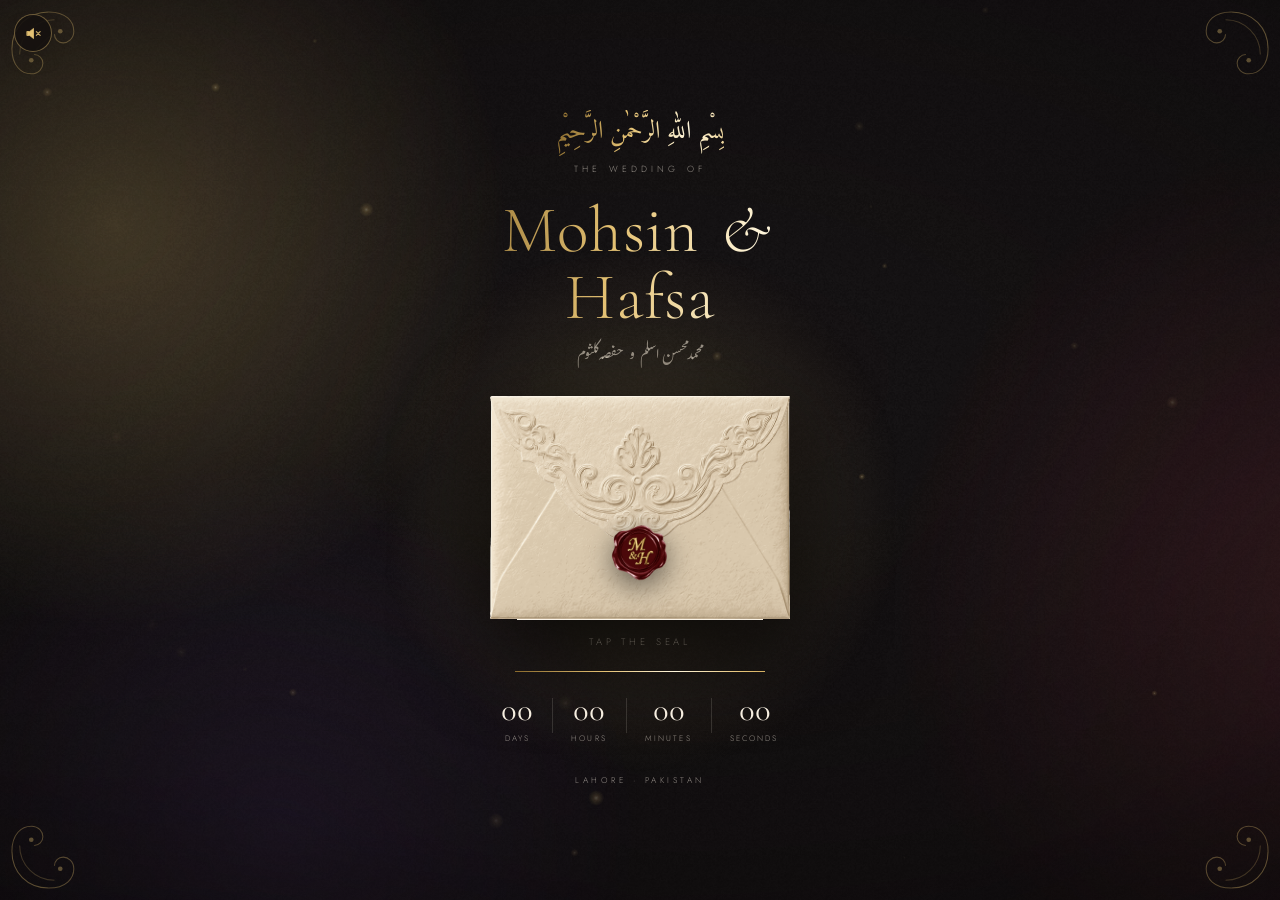
==== baraat-bnc8.html @ b7e223a1 "Add files via upload" ====
<!DOCTYPE html>
<html lang="en">
<head>
<meta charset="UTF-8" />
<meta name="viewport" content="width=device-width, initial-scale=1, viewport-fit=cover" />
<title>Mohsin &amp; Hafsa — Wedding Invitation</title>
<meta name="theme-color" content="#0A0708" />
<meta name="description" content="Muhammad Mohsin Aslam &amp; Hafsa Kalsoom — Baraat · Friday, 27 November 2026 · Lahore" />
<!-- the card WhatsApp shows above the link -->
<meta property="og:type" content="website" />
<meta property="og:site_name" content="Mohsin &amp; Hafsa" />
<meta property="og:title" content="شادی کا دعوت نامہ" />
<meta property="og:description" content="Muhammad Mohsin Aslam &amp; Hafsa Kalsoom — Baraat · Friday, 27 November 2026 · Lahore" />
<meta property="og:locale" content="ur_PK" />
<meta property="og:url" content="https://hafsamohsin27.github.io/wedding-inv/baraat-bnc8.html" />
<meta property="og:image" content="https://hafsamohsin27.github.io/wedding-inv/preview-baraat-bnc8.jpg" />
<meta property="og:image:secure_url" content="https://hafsamohsin27.github.io/wedding-inv/preview-baraat-bnc8.jpg" />
<meta property="og:image:type" content="image/jpeg" />
<meta property="og:image:width" content="1200" />
<meta property="og:image:height" content="630" />
<meta property="og:image:alt" content="شادی کا دعوت نامہ — Mohsin &amp; Hafsa" />
<meta name="twitter:card" content="summary_large_image" />
<meta name="twitter:title" content="شادی کا دعوت نامہ" />
<meta name="twitter:description" content="Muhammad Mohsin Aslam &amp; Hafsa Kalsoom — Baraat · Friday, 27 November 2026 · Lahore" />
<meta name="twitter:image" content="https://hafsamohsin27.github.io/wedding-inv/preview-baraat-bnc8.jpg" />
<link rel="icon" href="seal.png" />
<link rel="preconnect" href="https://fonts.googleapis.com" />
<link rel="preconnect" href="https://fonts.gstatic.com" crossorigin />
<link href="https://fonts.googleapis.com/css2?family=Amiri&family=Cormorant+Garamond:ital,wght@0,300;0,400;0,500;1,300;1,400&family=Jost:wght@200;300;400&family=Gulzar&display=swap" rel="stylesheet" />
<link rel="stylesheet" href="invite.css" />
</head>
<body class="is-loading" data-page="open">

<div id="loader">
  <div class="ld">
    <div class="ld-mono">
      <svg viewBox="0 0 74 74" aria-hidden="true">
        <circle class="ring" cx="37" cy="37" r="35"/>
        <circle class="ring" cx="37" cy="37" r="30" style="opacity:.22"/>
        <circle class="arc" cx="37" cy="37" r="35"/>
      </svg>
      <b>M&amp;H</b>
    </div>
    <div class="ld-bar"><i id="ldFill"></i></div>
    <div class="ld-pct" id="ldPct">0%</div>
  </div>
</div>

<div class="rotate"><p>Please turn your phone upright</p></div>
<audio id="snd" src="music.mp3" preload="auto" playsinline></audio>

<!-- the atmosphere every page sits in -->
<div class="atmos" aria-hidden="true">
  <div class="silk"><i></i><i></i><i></i></div>
  <canvas id="dust"></canvas>
  <div class="vign"></div>
  <div class="grain"></div>
</div>

<div class="stage" id="stage">

  <!-- 1. OPENING -->
  <section class="scene scene-open is-active" data-scene="1" data-name="open">
    <div class="filigree" aria-hidden="true">
      <svg class="tl" viewBox="0 0 120 120" fill="none" stroke="currentColor" stroke-width="1.1">
        <path d="M2 40 C2 18 18 2 40 2" opacity=".9"/>
        <path d="M10 46 C10 26 26 10 46 10" opacity=".55"/>
        <path d="M40 2 C58 2 66 12 66 22 C66 30 60 34 55 34 C50 34 46 30 46 25" opacity=".8"/>
        <path d="M2 40 C2 58 12 66 22 66 C30 66 34 60 34 55 C34 50 30 46 25 46" opacity=".8"/>
        <circle cx="52" cy="22" r="2.4" fill="currentColor" stroke="none" opacity=".9"/>
        <circle cx="22" cy="52" r="2.4" fill="currentColor" stroke="none" opacity=".9"/>
        <path d="M34 34 l7 -7 M34 34 l-7 7" opacity=".45"/>
      </svg>
      <svg class="tr" viewBox="0 0 120 120" fill="none" stroke="currentColor" stroke-width="1.1">
        <path d="M2 40 C2 18 18 2 40 2" opacity=".9"/><path d="M10 46 C10 26 26 10 46 10" opacity=".55"/>
        <path d="M40 2 C58 2 66 12 66 22 C66 30 60 34 55 34 C50 34 46 30 46 25" opacity=".8"/>
        <path d="M2 40 C2 58 12 66 22 66 C30 66 34 60 34 55 C34 50 30 46 25 46" opacity=".8"/>
        <circle cx="52" cy="22" r="2.4" fill="currentColor" stroke="none" opacity=".9"/>
        <circle cx="22" cy="52" r="2.4" fill="currentColor" stroke="none" opacity=".9"/>
      </svg>
      <svg class="bl" viewBox="0 0 120 120" fill="none" stroke="currentColor" stroke-width="1.1">
        <path d="M2 40 C2 18 18 2 40 2" opacity=".9"/><path d="M10 46 C10 26 26 10 46 10" opacity=".55"/>
        <path d="M40 2 C58 2 66 12 66 22 C66 30 60 34 55 34 C50 34 46 30 46 25" opacity=".8"/>
        <path d="M2 40 C2 58 12 66 22 66 C30 66 34 60 34 55 C34 50 30 46 25 46" opacity=".8"/>
        <circle cx="52" cy="22" r="2.4" fill="currentColor" stroke="none" opacity=".9"/>
        <circle cx="22" cy="52" r="2.4" fill="currentColor" stroke="none" opacity=".9"/>
      </svg>
      <svg class="br" viewBox="0 0 120 120" fill="none" stroke="currentColor" stroke-width="1.1">
        <path d="M2 40 C2 18 18 2 40 2" opacity=".9"/><path d="M10 46 C10 26 26 10 46 10" opacity=".55"/>
        <path d="M40 2 C58 2 66 12 66 22 C66 30 60 34 55 34 C50 34 46 30 46 25" opacity=".8"/>
        <path d="M2 40 C2 58 12 66 22 66 C30 66 34 60 34 55 C34 50 30 46 25 46" opacity=".8"/>
        <circle cx="52" cy="22" r="2.4" fill="currentColor" stroke="none" opacity=".9"/>
        <circle cx="22" cy="52" r="2.4" fill="currentColor" stroke="none" opacity=".9"/>
      </svg>
    </div>
    <div class="scene-inner">
      <p class="bismillah foil rv" style="--i:0">بِسْمِ اللهِ الرَّحْمٰنِ الرَّحِيْمِ</p>
      <p class="kicker rv" style="--i:1">THE WEDDING OF</p>
      <div class="gap-m"></div>

      <h1 class="names foil" data-split style="max-width:96%">Mohsin &amp; Hafsa</h1>
      <p class="names-ur rv" style="--i:4">محمد محسن اسلم &nbsp;و&nbsp; حفصہ کلثوم</p>

      <div class="gap-m"></div>
      <div class="env-wrap rv" style="--i:2" id="envWrap">
        <div class="env-aura"></div>
        <div class="envelope" id="env" role="button" tabindex="0" aria-label="Open the invitation">
          <div class="env-flap"><div class="flap-face"></div><div class="flap-lining"></div></div>
          <div class="env-back"></div>
          <div class="env-slot"><div class="env-card">
            <img src="dawat-nama.png" alt="شادی کا دعوت نامہ" />
          </div></div>
          <div class="env-front"></div>
          <div class="seal"><div class="half l"></div><div class="half r"></div><div class="glint"></div></div>
        </div>
      </div>
      <p class="env-hint rv" style="--i:3">TAP THE SEAL</p>

      <div class="gap-m"></div>
      <div class="draw"></div>
      <div class="gap-m"></div>
      <ul class="count rv" id="cd" style="--i:5">
        <li><span class="roll" data-u="d"><b>00</b><b>00</b></span><em>DAYS</em></li>
        <li><span class="roll" data-u="h"><b>00</b><b>00</b></span><em>HOURS</em></li>
        <li><span class="roll" data-u="m"><b>00</b><b>00</b></span><em>MINUTES</em></li>
        <li><span class="roll" data-u="s"><b>00</b><b>00</b></span><em>SECONDS</em></li>
      </ul>
      <div class="gap-m"></div>
      <div class="rv" style="--i:6;display:flex;flex-direction:column;align-items:center">
        <p class="place">LAHORE · PAKISTAN</p>
      </div>
    </div>
  </section>

  <!-- the event pages are built by invite.js -->

  <!-- CLOSING -->
  <section class="scene scene-close" data-scene="5" data-name="close">
    <div class="filigree" aria-hidden="true">
      <svg class="tl" viewBox="0 0 120 120" fill="none" stroke="currentColor" stroke-width="1.1">
        <path d="M2 40 C2 18 18 2 40 2" opacity=".9"/>
        <path d="M10 46 C10 26 26 10 46 10" opacity=".55"/>
        <path d="M40 2 C58 2 66 12 66 22 C66 30 60 34 55 34 C50 34 46 30 46 25" opacity=".8"/>
        <path d="M2 40 C2 58 12 66 22 66 C30 66 34 60 34 55 C34 50 30 46 25 46" opacity=".8"/>
        <circle cx="52" cy="22" r="2.4" fill="currentColor" stroke="none" opacity=".9"/>
        <circle cx="22" cy="52" r="2.4" fill="currentColor" stroke="none" opacity=".9"/>
        <path d="M34 34 l7 -7 M34 34 l-7 7" opacity=".45"/>
      </svg>
      <svg class="tr" viewBox="0 0 120 120" fill="none" stroke="currentColor" stroke-width="1.1">
        <path d="M2 40 C2 18 18 2 40 2" opacity=".9"/><path d="M10 46 C10 26 26 10 46 10" opacity=".55"/>
        <path d="M40 2 C58 2 66 12 66 22 C66 30 60 34 55 34 C50 34 46 30 46 25" opacity=".8"/>
        <path d="M2 40 C2 58 12 66 22 66 C30 66 34 60 34 55 C34 50 30 46 25 46" opacity=".8"/>
        <circle cx="52" cy="22" r="2.4" fill="currentColor" stroke="none" opacity=".9"/>
        <circle cx="22" cy="52" r="2.4" fill="currentColor" stroke="none" opacity=".9"/>
      </svg>
      <svg class="bl" viewBox="0 0 120 120" fill="none" stroke="currentColor" stroke-width="1.1">
        <path d="M2 40 C2 18 18 2 40 2" opacity=".9"/><path d="M10 46 C10 26 26 10 46 10" opacity=".55"/>
        <path d="M40 2 C58 2 66 12 66 22 C66 30 60 34 55 34 C50 34 46 30 46 25" opacity=".8"/>
        <path d="M2 40 C2 58 12 66 22 66 C30 66 34 60 34 55 C34 50 30 46 25 46" opacity=".8"/>
        <circle cx="52" cy="22" r="2.4" fill="currentColor" stroke="none" opacity=".9"/>
        <circle cx="22" cy="52" r="2.4" fill="currentColor" stroke="none" opacity=".9"/>
      </svg>
      <svg class="br" viewBox="0 0 120 120" fill="none" stroke="currentColor" stroke-width="1.1">
        <path d="M2 40 C2 18 18 2 40 2" opacity=".9"/><path d="M10 46 C10 26 26 10 46 10" opacity=".55"/>
        <path d="M40 2 C58 2 66 12 66 22 C66 30 60 34 55 34 C50 34 46 30 46 25" opacity=".8"/>
        <path d="M2 40 C2 58 12 66 22 66 C30 66 34 60 34 55 C34 50 30 46 25 46" opacity=".8"/>
        <circle cx="52" cy="22" r="2.4" fill="currentColor" stroke="none" opacity=".9"/>
        <circle cx="22" cy="52" r="2.4" fill="currentColor" stroke="none" opacity=".9"/>
      </svg>
    </div>
    <div class="scene-inner">
      <div class="ct" style="display:contents">
        <p class="bismillah foil">وَخَلَقْنَاكُمْ أَزْوَاجًا</p>
        <p class="kicker">AND WE CREATED YOU IN PAIRS</p>
      </div>
      <div class="gap-m"></div>
      <div class="env-wrap">
        <div class="env-aura"></div>
        <div class="envelope env-closing" id="envClose" aria-hidden="true">
          <div class="env-flap"><div class="flap-face"></div><div class="flap-lining"></div></div>
          <div class="env-back"></div>
          <div class="env-slot"><div class="env-card">
            <img src="dawat-nama.png" alt="" />
          </div></div>
          <div class="env-front"></div>
          <div class="seal"><div class="half l"></div><div class="half r"></div></div>
          <div class="stamp"></div>
        </div>
      </div>
      <div class="gap-m"></div>
      <div class="ct" style="display:contents">
        <p class="blessing">We look forward to your presence, love and prayers on our special day</p>
        <div class="gap-m"></div>
      </div>
      <div class="draw"></div>
      <div class="gap-m"></div>
      <div class="ct" style="display:contents">
        <h2 class="names foil" style="font-size:min(clamp(1.9rem,9.4vw,2.9rem),calc(var(--vh) * 5.8))">Mohsin <span class="amp">&amp;</span> Hafsa</h2>
        <p class="names-ur">وَبَارَكَ اللّٰهُ لَكُمَا</p>
        <div class="gap-m"></div>
        <p class="place">26 &middot; 27 &middot; 28 NOVEMBER 2026</p>
        <div class="gap-s"></div>
        <button class="restart" type="button" id="restart">Read the invitation again</button>
      </div>
    </div>
  </section>

<button class="mbtn" id="mbtn" type="button" aria-pressed="false" aria-label="Play music">
  <svg viewBox="0 0 24 24" aria-hidden="true">
    <path class="spk" d="M4 9.5h3.2L12 5.6v12.8L7.2 14.5H4z"/>
    <path class="w1" d="M15.4 9.4a3.6 3.6 0 0 1 0 5.2"/>
    <path class="w2" d="M17.8 7.2a7 7 0 0 1 0 9.6"/>
    <path class="off" d="M15.6 9.6 L20.4 14.4 M20.4 9.6 L15.6 14.4"/>
  </svg>
</button>
<nav class="rail" id="rail" aria-label="Programme"></nav>
</div>

<div class="sheet" id="sheet" role="dialog" aria-modal="true" aria-label="Location">
  <div class="sheet-in">
    <div class="sheet-grab"></div>
    <h3 id="sheetTitle">Venue</h3>
    <div id="sheetMaps"></div>
    <button class="close" id="sheetX">CLOSE</button>
  </div>
</div>

<div id="lb" role="dialog" aria-modal="true" aria-label="Invitation card">
  <button class="x" id="lbX">CLOSE</button>
  <img id="lbImg" src="" alt="" />
</div>

<script>window.INVITE={keep:["baraat"],countdown:"2026-11-27T18:00:00+05:00"};</script>
<script src="invite.js"></script>
</body>
</html>
---- invite.css ----
/* =========================================================================
   Mohsin & Hafsa — "Zarnigar"  (زرنگار — worked in gold)
   ========================================================================= */
:root{
  --vh:calc(var(--appH, 100vh) / 100);
  --bg:#0A0708;
  --ink:#F6EEE0;
  --dim:rgba(246,238,224,.56);
  --faint:rgba(246,238,224,.14);
  --gold:#E4C173;
  --gold-hi:#FFF3D0;
  --gold-lo:#9A7433;
  --ease:cubic-bezier(.19,.86,.28,1);
  --ease-soft:cubic-bezier(.4,0,.2,1);
  --foil:linear-gradient(100deg,#8A6A2C 0%,#E4C173 18%,#FFF6DC 32%,#E4C173 46%,#A87F35 60%,#F0D79A 76%,#B98F3E 100%);
}
*{box-sizing:border-box}
html,body{height:100%;margin:0;overflow:hidden;-webkit-text-size-adjust:100%}
body{
  background:var(--bg);color:var(--ink);
  font-family:"Jost",system-ui,sans-serif;font-weight:300;
  overscroll-behavior:none;touch-action:pan-y;
  -webkit-font-smoothing:antialiased;
}
img{-webkit-user-drag:none;user-select:none;display:block}
button{font:inherit;color:inherit;background:none;border:0;cursor:pointer}

/* ---------------- shared atmosphere ---------------- */
.atmos{position:fixed;left:0;right:0;top:0;height:100vh;height:100dvh;height:var(--appH,100dvh);
  z-index:0;pointer-events:none;overflow:hidden}
/* slow-moving pools of light, like a lamp on silk */
.silk{position:absolute;inset:-25%;opacity:.9}
.silk i{position:absolute;border-radius:50%;mix-blend-mode:screen;
  will-change:transform;transform:translateZ(0);backface-visibility:hidden}
.silk i:nth-child(1){width:62vw;height:62vw;left:2%;top:4%;
  background:radial-gradient(circle,rgba(228,193,115,.34),transparent 72%);
  animation:drift1 34s var(--ease-soft) infinite alternate}
.silk i:nth-child(2){width:74vw;height:74vw;right:-12%;top:26%;
  background:radial-gradient(circle,rgba(156,60,74,.34),transparent 72%);
  animation:drift2 40s var(--ease-soft) infinite alternate}
.silk i:nth-child(3){width:58vw;height:58vw;left:12%;bottom:-6%;
  background:radial-gradient(circle,rgba(86,58,128,.30),transparent 72%);
  animation:drift3 37s var(--ease-soft) infinite alternate}
@keyframes drift1{to{transform:translate3d(18vw,calc(var(--vh) * 10),0) scale(1.18)}}
@keyframes drift2{to{transform:translate3d(-16vw,-12vh,0) scale(1.12)}}
@keyframes drift3{to{transform:translate3d(12vw,-14vh,0) scale(1.22)}}

@keyframes spin{to{transform:rotate(360deg)}}

/* print grain — the single cheapest way to stop a screen looking like a screen */
.grain{position:absolute;inset:0;background:url("grain.png") repeat;background-size:110px 110px;
  opacity:.1;mix-blend-mode:overlay}

.vign{position:absolute;inset:0;
  background:radial-gradient(118% 82% at 50% 42%,transparent 0%,rgba(10,7,8,.42) 62%,rgba(10,7,8,.92) 100%)}

#dust{position:absolute;inset:0;width:100%;height:100%}

/* ---------------- loader ---------------- */
#loader{position:fixed;inset:0;z-index:200;display:grid;place-items:center;background:var(--bg);
  transition:opacity .8s var(--ease),visibility .8s}
#loader.is-done{opacity:0;visibility:hidden}
.ld{display:flex;flex-direction:column;align-items:center;gap:1.5rem;position:relative;z-index:2}
.ld-mono{width:74px;height:74px;position:relative}
.ld-mono svg{position:absolute;inset:0;width:100%;height:100%;overflow:visible}
.ld-mono .ring{fill:none;stroke:var(--gold);stroke-width:.7;opacity:.45}
.ld-mono .arc{fill:none;stroke:var(--gold-hi);stroke-width:1.4;stroke-linecap:round;
  stroke-dasharray:38 160;transform-origin:50% 50%;animation:spin 1.5s linear infinite}
.ld-mono b{position:absolute;inset:0;display:grid;place-items:center;font-family:"Cormorant Garamond",serif;
  font-weight:400;font-size:1.28rem;letter-spacing:.04em;
  background:var(--foil);-webkit-background-clip:text;background-clip:text;color:transparent}
.ld-bar{width:156px;height:1px;background:rgba(246,238,224,.13);position:relative;overflow:hidden}
.ld-bar i{position:absolute;inset:0 auto 0 0;width:0;background:var(--foil);background-size:200% 100%;
  transition:width .35s var(--ease);animation:foilRun 3.4s linear infinite}
@keyframes foilRun{to{background-position:200% 0}}
.ld-pct{font-size:.58rem;letter-spacing:.38em;color:var(--dim)}

/* ---------------- stage & scenes ---------------- */
/* --appH is the height the phone actually shows; it is measured in JS */
.stage{position:fixed;left:0;right:0;top:0;height:100vh;height:100dvh;height:var(--appH,100dvh);
  z-index:2;perspective:1400px}
.scene{position:absolute;inset:0;display:grid;place-items:center;overflow:hidden;overflow:clip;
  padding:calc(env(safe-area-inset-top) + 14px) 20px calc(env(safe-area-inset-bottom) + 18px);
  opacity:0;visibility:hidden;transform:scale(1.04);
  transition:opacity .7s var(--ease),visibility .7s,transform .8s var(--ease)}
/* every page that shows the rail keeps its content clear of it */
body:not([data-page="open"]) .scene{padding-bottom:calc(env(safe-area-inset-bottom) + 140px)}
.scene.is-active{opacity:1;visibility:visible;transform:none}
.scene.is-leaving{opacity:0;transform:scale(.96)}
.scene-inner{width:100%;max-width:430px;display:flex;flex-direction:column;align-items:center;
  position:relative;z-index:3}

/* staggered arrival */
.rv{opacity:0;transform:translateY(26px);
  transition:opacity .95s var(--ease),transform .95s var(--ease)}
.scene.is-active .rv{opacity:1;transform:none}
.scene.is-active .rv{transition-delay:calc(var(--i,0) * 110ms + 140ms)}

/* a hairline that draws itself */
.draw{width:min(78%,250px);height:1px;background:var(--foil);background-size:200% 100%;
  transform:scaleX(0);transform-origin:center;transition:transform 1.2s var(--ease) .5s;
  animation:foilRun 12s linear infinite}
.scene.is-active .draw{transform:scaleX(1)}

/* ---------------- foil type ---------------- */
.foil{background:var(--foil);background-size:250% 100%;-webkit-background-clip:text;background-clip:text;
  color:transparent;animation:foilRun 11s linear infinite}

.names{margin:0;font-family:"Cormorant Garamond",serif;font-weight:300;line-height:1.02;text-align:center;
  font-size:min(clamp(2.5rem,12.6vw,4.1rem),calc(var(--vh) * 8.2));letter-spacing:.012em}
.names .wd{display:inline-block;white-space:nowrap}
.names .ch{display:inline-block;opacity:0;transform:translateY(38px) rotateX(-55deg);transform-origin:50% 100%;
  transition:opacity .8s var(--ease),transform .9s var(--ease)}
.scene.is-active .names .ch{opacity:1;transform:none;transition-delay:calc(var(--n) * 42ms + 420ms)}
.names .amp{font-style:italic;padding:0 .1em}
.names-ur{margin:.55rem 0 0;font-family:"Gulzar",serif;color:var(--dim);direction:rtl;
  font-size:min(clamp(.8rem,3.4vw,.98rem),calc(var(--vh) * 2.2));line-height:2.2}

.kicker{margin:.35rem 0 0;font-size:min(.56rem,calc(var(--vh) * 1.35));letter-spacing:.46em;color:var(--dim)}
.bismillah{margin:0;font-family:"Amiri",serif;line-height:1.85;
  font-size:min(clamp(1.1rem,4.9vw,1.55rem),calc(var(--vh) * 2.9))}

/* ---------------- envelope ---------------- */
.env-wrap{position:relative;display:grid;place-items:center}
.env-aura{position:absolute;width:190%;aspect-ratio:1;border-radius:50%;pointer-events:none;
  background:radial-gradient(circle,rgba(228,193,115,.26) 0%,rgba(228,193,115,.07) 42%,transparent 66%);
  animation:aura 9s ease-in-out infinite;will-change:transform}
@keyframes aura{0%,100%{transform:scale(1);opacity:.85}50%{transform:scale(1.1);opacity:1}}

.envelope{--env-w:min(clamp(204px,55vw,300px),calc(var(--vh) * 36));position:relative;width:var(--env-w);
  aspect-ratio:624/464;perspective:1200px;cursor:pointer;outline:none}
/* the envelope sits still, exactly as in the old design: nothing animates the
   layer that holds its 3D flap, so the paper can never draw over it */
.envelope:focus-visible{outline:1px solid var(--gold);outline-offset:16px}
.env-back,.env-front{position:absolute;inset:0;background:url("env-body.png") center/100% 100% no-repeat}
.env-back{z-index:1;transform:translateZ(0);filter:drop-shadow(0 30px 44px rgba(0,0,0,.8))}
.env-front{z-index:3;transform:translateZ(0);clip-path:polygon(0% 0%,24% 36.5%,75% 36%,98% 0%,100% 0%,100% 100%,0% 100%)}
.env-slot{position:absolute;inset:0;z-index:2;transform:translateZ(0);
  clip-path:inset(-500% 0 0 0);pointer-events:none}
.env-flap{position:absolute;left:0;top:0;width:100%;height:73.71%;z-index:5;transform-style:preserve-3d;
  transform-origin:top center;transform:rotateX(0deg);
  transition:transform 1.05s var(--ease) .08s,z-index 0s .5s}
.flap-face,.flap-lining{position:absolute;inset:0;background-size:100% 100%;background-repeat:no-repeat;
  backface-visibility:hidden}
.flap-face{background-image:url("env-flap.png")}
.flap-lining{background-image:url("env-flap-lining.png");transform:rotateX(180deg)}
.env-card{position:absolute;z-index:1;left:9%;top:39%;width:82%;height:78%;padding:6% 3% 0;
  display:flex;flex-direction:column;align-items:center;border-radius:2px;
  background:linear-gradient(174deg,#FFFDF8 0%,#FDF7EC 58%,#F6EEE0 100%);
  box-shadow:0 18px 30px -18px rgba(0,0,0,.85);transform:translateY(0);
  transition:transform .95s var(--ease) 1.15s}
.env-card img{width:94%;height:auto;mix-blend-mode:multiply}
.envelope.is-open .env-flap{transform:translateZ(-26px) rotateX(-174deg);z-index:0}
.envelope.is-open .env-card{transform:translateY(-92%)}
.envelope.no-anim,.envelope.no-anim *{transition:none!important;animation:none!important}

/* the seal, and the two halves it breaks into */
.seal{position:absolute;left:50%;top:71%;translate:-50% -50%;z-index:6;width:20%;aspect-ratio:1;
  filter:drop-shadow(0 8px 14px rgba(0,0,0,.55))}
.seal .half{position:absolute;inset:0;background:url("seal.png") center/100% 100% no-repeat;
  transition:transform .85s var(--ease),opacity .7s ease}
.seal .half.l{clip-path:polygon(0 0,53% 0,49% 100%,0 100%)}
.seal .half.r{clip-path:polygon(51% 0,100% 0,100% 100%,47% 100%)}
.seal .glint{position:absolute;inset:6%;border-radius:50%;pointer-events:none;
  clip-path:circle(50% at 50% 50%)}
.seal .glint::after{content:"";position:absolute;top:-60%;left:0;width:60%;height:220%;
  background:linear-gradient(100deg,transparent,rgba(255,255,255,.55),transparent);
  transform:translate3d(-200%,0,0) rotate(18deg);animation:glint 4.6s ease-in-out infinite}
@keyframes glint{
  0%,64%{transform:translate3d(-200%,0,0) rotate(18deg)}
  82%,100%{transform:translate3d(250%,0,0) rotate(18deg)}}
.envelope:not(.is-open) .seal{animation:sealPulse 3.6s ease-in-out 1.6s infinite}
@keyframes sealPulse{0%,100%{transform:scale(1)}50%{transform:scale(1.06)}}
.envelope.is-open .seal{animation:none}
.envelope.is-open .seal .half.l{transform:translate(-62%,34%) rotate(-38deg);opacity:0}
.envelope.is-open .seal .half.r{transform:translate(62%,30%) rotate(34deg);opacity:0}
.envelope.is-open .seal .glint{opacity:0}

.env-hint{margin:1rem 0 0;font-size:min(.6rem,calc(var(--vh) * 1.45));letter-spacing:.4em;color:var(--dim);
  transition:opacity .4s ease}
.env-wrap.is-open ~ .env-hint{opacity:0}

/* ---------------- countdown ---------------- */
.count{display:flex;margin:0;padding:0;list-style:none}
.count li{position:relative;display:flex;flex-direction:column;align-items:center;gap:.34rem;
  padding:0 min(4.4vw,1.2rem)}
.count li + li::before{content:"";position:absolute;left:0;top:8%;height:70%;width:1px;background:var(--faint)}
.count .roll{position:relative;display:block;width:2.1ch;height:1em;overflow:hidden;text-align:center;
  font-family:"Cormorant Garamond",serif;font-weight:400;line-height:1;
  font-size:min(clamp(1.4rem,6.6vw,2rem),calc(var(--vh) * 3.7));font-variant-numeric:tabular-nums}
.count .roll b{position:absolute;left:0;right:0;top:0;display:block;font-weight:inherit;
  transition:transform .5s var(--ease),opacity .38s ease}
.count .roll b.up{transform:translateY(-110%);opacity:0}
.count .roll b.down{transform:translateY(110%);opacity:0;transition:none}
.count em{font-style:normal;font-size:min(.5rem,calc(var(--vh) * 1.2));letter-spacing:.26em;color:var(--dim)}

/* ---------------- event page ---------------- */
.ev-bg{position:absolute;inset:0;z-index:0;background-size:cover;background-position:center;
  transform:scale(1.2);opacity:1;will-change:transform;backface-visibility:hidden;
  animation:bgFloat 26s var(--ease-soft) infinite alternate}
@keyframes bgFloat{to{transform:scale(1.32) translate3d(-3%,2%,0)}}
.ev-scrim{position:absolute;inset:0;z-index:1;pointer-events:none;
  background:linear-gradient(180deg,rgba(10,7,8,.7) 0%,rgba(10,7,8,.22) 28%,rgba(10,7,8,.34) 60%,rgba(10,7,8,.84) 100%)}

.ev-en{margin:0;font-size:min(clamp(.64rem,2.8vw,.76rem),calc(var(--vh) * 1.75));letter-spacing:.55em;
  text-transform:uppercase;padding-left:.55em}
.ev-ur{margin:.2rem 0 0;font-family:"Gulzar",serif;line-height:1.7;color:var(--ink);
  font-size:min(clamp(1.4rem,6.8vw,1.95rem),calc(var(--vh) * 4))}

/* the artwork, in a foil frame that tilts under the finger */
.tiltbox{perspective:1100px;width:min(84%,296px,calc(calc(var(--vh) * 42) * var(--cw) / var(--ch)))}
.frame{position:relative;width:100%;aspect-ratio:var(--cw)/var(--ch);border-radius:4px;
  transform-style:preserve-3d;backface-visibility:hidden;will-change:transform;cursor:pointer;
  opacity:0;transform:rotateY(-18deg) translateY(38px) scale(.93);
  transition:opacity .8s var(--ease) .35s,transform .9s var(--ease) .35s}
.scene.is-active .frame{opacity:1;transform:none}
/* once it has settled, the tilt takes over with its own shorter timing */
.scene.is-active .frame.settled{transition:transform .5s var(--ease)}
.frame::before{content:"";position:absolute;inset:-7px;border-radius:6px;z-index:0;
  background:linear-gradient(140deg,#8A6A2C 0%,#E4C173 20%,#FFF6DC 36%,#D9B463 52%,#A87F35 68%,#EFD597 84%,#B98F3E 100%);
  box-shadow:0 34px 60px -26px rgba(0,0,0,.9)}
/* the gold border: a foil gradient travelling round it. No clipping and no
   rotation, so the card stays on one cached layer. */
.frame .ring{position:absolute;inset:-7px;border-radius:6px;z-index:0;pointer-events:none;
  overflow:hidden;background:var(--foil);background-size:100% 100%}
.frame .ring::after{content:"";position:absolute;top:-30%;left:0;width:42%;height:170%;
  background:linear-gradient(100deg,transparent,rgba(255,252,238,.85),rgba(255,246,214,.5),transparent);
  transform:translate3d(-230%,0,0) rotate(15deg);
  animation:sweep 6.5s ease-in-out .4s infinite}
.frame img{position:relative;z-index:1;width:100%;height:100%;object-fit:cover;border-radius:3px}
/* the specular highlight that slides with the tilt */
.frame .gloss{position:absolute;inset:0;z-index:2;border-radius:3px;pointer-events:none;
  background:radial-gradient(60% 46% at var(--gx,50%) var(--gy,32%),
    rgba(255,255,255,.34) 0%,rgba(255,255,255,.08) 38%,transparent 68%);
  mix-blend-mode:screen;transition:background .18s linear}
.frame .edge{position:absolute;inset:0;z-index:3;border-radius:3px;pointer-events:none;overflow:hidden;
  box-shadow:0 0 0 1px rgba(255,255,255,.2) inset}
.frame .edge::after{content:"";position:absolute;top:-30%;left:0;width:55%;height:180%;
  background:linear-gradient(100deg,transparent,rgba(255,255,255,.22),rgba(255,247,225,.34),transparent);
  transform:translate3d(-260%,0,0) rotate(16deg);animation:sweep 7s ease-in-out 1.6s infinite}
@keyframes sweep{
  0%,58%{transform:translate3d(-260%,0,0) rotate(16deg)}
  88%,100%{transform:translate3d(310%,0,0) rotate(16deg)}}

.meta{display:flex;align-items:center;gap:.6rem;font-size:min(.68rem,calc(var(--vh) * 1.62));letter-spacing:.13em;
  color:var(--ink);opacity:.92}
.meta s{text-decoration:none;color:var(--gold);opacity:.8}
.venue{margin:0;font-family:"Cormorant Garamond",serif;text-align:center;color:var(--ink);
  font-size:min(clamp(1rem,4.5vw,1.25rem),calc(var(--vh) * 2.6))}
.venue small{display:block;font-family:"Jost",sans-serif;font-size:min(.52rem,calc(var(--vh) * 1.25));
  letter-spacing:.32em;text-transform:uppercase;color:var(--dim);margin-bottom:.3rem}

.pills{display:flex;gap:.6rem}
.pill{position:relative;padding:.56rem 1.15rem;border-radius:999px;font-size:min(.6rem,calc(var(--vh) * 1.45));
  letter-spacing:.22em;text-transform:uppercase;color:var(--ink);overflow:hidden;
  border:1px solid rgba(246,238,224,.24);transition:color .35s,border-color .35s}
.pill::before{content:"";position:absolute;inset:0;background:var(--foil);background-size:250% 100%;
  opacity:0;transition:opacity .35s;z-index:-1}
.pill:hover,.pill:focus-visible{border-color:var(--gold)}
.pill.solid{border-color:transparent;color:#2A1B08}
.pill.solid::before{opacity:1;z-index:0;animation:foilRun 12s linear infinite}
.pill.solid span{position:relative;z-index:1}

/* ---------------- map sheet ---------------- */
.sheet{position:fixed;left:0;right:0;top:0;height:var(--appH,100dvh);z-index:150;display:grid;align-items:end;justify-items:center;
  background:rgba(6,4,5,.72);backdrop-filter:blur(6px);
  opacity:0;visibility:hidden;transition:opacity .4s var(--ease),visibility .4s}
.sheet.is-on{opacity:1;visibility:visible}
.sheet-in{width:min(100%,460px);background:#12100F;border-radius:22px 22px 0 0;padding:16px 16px 22px;
  border-top:1px solid rgba(228,193,115,.3);transform:translateY(100%);
  transition:transform .55s var(--ease);position:relative}
.sheet.is-on .sheet-in{transform:none}
.sheet-grab{width:44px;height:3px;border-radius:999px;background:rgba(246,238,224,.25);margin:0 auto 14px}
.sheet h3{margin:0 0 12px;font-family:"Cormorant Garamond",serif;font-weight:400;text-align:center;
  font-size:1.1rem;letter-spacing:.02em}
.sheet .mapwrap{display:none;width:100%;aspect-ratio:16/11;max-height:calc(var(--vh) * 44);border-radius:14px;overflow:hidden;
  border:1px solid rgba(228,193,115,.24);background:#191614}
.sheet iframe{width:100%;height:100%;border:0;filter:invert(.92) hue-rotate(180deg) saturate(.6) contrast(.9)}
.sheet .mapwrap.is-on{display:block}
.sheet .close{display:block;margin:14px auto 0;font-size:.58rem;letter-spacing:.28em;color:var(--dim)}

/* ---------------- lightbox ---------------- */
#lb{position:fixed;left:0;right:0;top:0;height:var(--appH,100dvh);z-index:180;background:rgba(5,3,4,.96);display:grid;place-items:center;padding:16px;
  opacity:0;visibility:hidden;transition:opacity .4s var(--ease),visibility .4s}
#lb.is-on{opacity:1;visibility:visible}
#lb img{max-width:100%;max-height:calc(var(--vh) * 88);border-radius:5px;box-shadow:0 0 0 6px rgba(228,193,115,.5),0 50px 100px -40px #000;
  transform:scale(.93) rotateX(8deg);transition:transform .55s var(--ease)}
#lb.is-on img{transform:none}
#lb .x{position:absolute;top:calc(env(safe-area-inset-top) + 14px);right:18px;color:var(--ink);
  font-size:.58rem;letter-spacing:.26em;padding:.5rem .9rem;border:1px solid rgba(246,238,224,.28);border-radius:999px}

/* ---------------- navigation ---------------- */
.rail{position:absolute;left:50%;translate:-50% 0;bottom:calc(env(safe-area-inset-bottom) + 14px);z-index:60;
  display:flex;align-items:center;gap:2px;padding:.36rem .42rem;border-radius:999px;
  background:rgba(18,15,14,.72);backdrop-filter:blur(14px);
  border:1px solid rgba(228,193,115,.22);
  transition:opacity .5s ease,visibility .5s,transform .5s var(--ease)}
body[data-page="open"] .rail{opacity:0;visibility:hidden;transform:translate(-50%,16px)}
.rail button{padding:.3rem .62rem;font-size:.56rem;letter-spacing:.18em;text-transform:uppercase;
  color:var(--dim);border-radius:999px;transition:color .35s}
.rail button[aria-current="true"]{color:#2A1B08;background:var(--foil);background-size:220% 100%;
  animation:foilRun 12s linear infinite}
.rail .arw{color:var(--gold);font-size:.82rem;padding:.26rem .46rem}
.rail .arw[disabled]{opacity:.26}

/* ---------------- closing ---------------- */
.scene-close .envelope{cursor:default;animation:none}
.env-closing .env-flap{transform:translateZ(-26px) rotateX(-174deg);z-index:0;transition:z-index 0s 1.83s}
.env-closing .env-card{transform:translateY(-92%);transition:transform .95s var(--ease) .35s}
.env-closing .seal .half.l{transform:translate(-62%,34%) rotate(-38deg);opacity:0}
.env-closing .seal .half.r{transform:translate(62%,30%) rotate(34deg);opacity:0}
.scene-close.is-active .env-closing .env-card{transform:translateY(0)}
.scene-close.is-active .env-closing .env-flap{z-index:5;animation:flapShut 1.25s 1.2s both}
@keyframes flapShut{
  0%{transform:translateZ(-26px) rotateX(-174deg);animation-timing-function:cubic-bezier(.42,0,.72,.42)}
  50%{transform:translateZ(-13px) rotateX(-90deg);animation-timing-function:cubic-bezier(.28,.58,.3,1)}
  100%{transform:translateZ(0) rotateX(0)}}
.scene-close.is-active .env-closing .seal .half{transition:transform .6s var(--ease) 2.5s,opacity .45s ease 2.5s}
.scene-close.is-active .env-closing .seal .half.l,
.scene-close.is-active .env-closing .seal .half.r{transform:none;opacity:1}
/* the ring that spreads when the wax lands */
.stamp{position:absolute;left:50%;top:71%;translate:-50% -50%;z-index:5;width:20%;aspect-ratio:1;
  border-radius:50%;border:1px solid var(--gold);opacity:0;pointer-events:none}
.scene-close.is-active .stamp{animation:stampRing 1s var(--ease) 2.72s}
@keyframes stampRing{0%{opacity:.85;transform:scale(1)}
  100%{opacity:0;transform:scale(3.1)}}

/* the gold rule waits with the words: nothing of it shows while the wax is still landing */
.scene-close.is-sealing .draw{transform:scaleX(0);transition:none}
.scene-close.is-active:not(.is-sealing) .draw{transition:transform 1.1s var(--ease) .25s}

.ct > *{opacity:0;transform:translateY(16px);transition:opacity .9s var(--ease),transform .9s var(--ease)}
.scene-close.is-sealing .ct > *{opacity:0!important;transform:translateY(16px)!important}
.scene-close.is-active:not(.is-sealing) .ct > *{opacity:1;transform:none}
.blessing{margin:0;font-family:"Cormorant Garamond",serif;font-style:italic;text-align:center;
  font-size:min(clamp(1rem,4.5vw,1.24rem),calc(var(--vh) * 2.6));line-height:1.65;max-width:23ch;opacity:.9}

.gap-s{height:min(calc(var(--vh) * 2.1),13px)} .gap-m{height:min(calc(var(--vh) * 3.4),22px)} .gap-l{height:min(calc(var(--vh) * 5),34px)}

.rotate{position:fixed;inset:0;z-index:210;display:none;place-items:center;background:var(--bg);
  text-align:center;padding:24px;font-size:.78rem;letter-spacing:.12em;color:var(--dim)}
@media (orientation:landscape) and (max-height:430px){ .rotate{display:grid} }

@media (prefers-reduced-motion:reduce){
  *{animation-duration:.01ms!important;animation-iteration-count:1!important;transition-duration:.01ms!important}
  #dust{display:none}
}


/* ---------------- gold filigree at the four corners ---------------- */
.filigree{position:absolute;inset:0;z-index:2;pointer-events:none;color:var(--gold);opacity:.4}
.filigree svg{position:absolute;width:clamp(74px,22vw,116px);height:auto;overflow:visible}
.filigree .tl{left:10px;top:10px}
.filigree .tr{right:10px;top:10px;transform:scaleX(-1)}
.filigree .bl{left:10px;bottom:10px;transform:scaleY(-1)}
.filigree .br{right:10px;bottom:10px;transform:scale(-1,-1)}
.filigree svg{opacity:0;transition:opacity 1s var(--ease) .2s}
.scene.is-active .filigree svg{opacity:1}
.filigree .tr{--fx:scaleX(-1)} .filigree .bl{--fx:scaleY(-1)} .filigree .br{--fx:scale(-1,-1)}

.place{margin:.5rem 0 0;font-size:min(.52rem,calc(var(--vh) * 1.25));letter-spacing:.42em;color:var(--dim)}

/* ---------------- the date band on an event page ---------------- */
.band{display:flex;align-items:center;justify-content:center;gap:min(2.2vw,.6rem);flex-wrap:nowrap;
  padding:.46rem min(3.4vw,.9rem);border-top:1px solid rgba(228,193,115,.3);
  border-bottom:1px solid rgba(228,193,115,.3);
  font-size:min(clamp(.5rem,2.3vw,.58rem),calc(var(--vh) * 1.35));letter-spacing:.13em;text-transform:uppercase;color:var(--ink)}
.band b{white-space:nowrap}
.band s{font-size:.8em}
.band s{text-decoration:none;color:var(--gold);opacity:.75}
.band b{font-weight:400}

/* a richer frame: gold foil, a dark rule inside it, and a shadow that grounds the card */
.frame::after{content:"";position:absolute;inset:-1px;border-radius:4px;z-index:1;
  box-shadow:0 0 0 1px rgba(40,26,8,.75) inset;pointer-events:none}
.frame::before{box-shadow:0 40px 70px -28px rgba(0,0,0,.95),0 6px 18px -6px rgba(0,0,0,.7),
  0 0 26px -6px rgba(228,193,115,.35)}


/* ---------------- each event gets its own colour wash ---------------- */
.ev-tint{position:absolute;inset:0;z-index:1;pointer-events:none;mix-blend-mode:screen;
  background:radial-gradient(86% 50% at 50% 4%, var(--accent) 0%, transparent 60%),
             radial-gradient(90% 44% at 50% 104%, var(--accent) 0%, transparent 62%);opacity:.32}

/* a small ornament over the venue */
.venue small::before{content:"\2726";display:block;font-size:1.5em;letter-spacing:0;
  color:var(--gold);opacity:.8;margin-bottom:.2rem}


/* short screens — driven by what the phone really shows, not by the CSS viewport */
html.is-short .gap-s{height:8px}
html.is-short .gap-m{height:14px}
html.is-short .gap-l{height:20px}
html.is-short .venue small::before{display:none}
html.is-short .tiltbox{width:min(80%,236px,calc(calc(var(--vh) * 36) * var(--cw) / var(--ch)))}
html.is-short .band{padding:.36rem .7rem;letter-spacing:.1em}
html.is-short .pill{padding:.48rem 1rem}
html.is-short .filigree svg{width:clamp(58px,17vw,86px)}
html.is-short .env-aura{width:150%}
html.is-short body:not([data-page="open"]) .scene{padding-bottom:calc(env(safe-area-inset-bottom) + 104px)}
html.is-tiny body:not([data-page="open"]) .scene{padding-bottom:calc(env(safe-area-inset-bottom) + 92px)}
html.is-tiny .tiltbox{width:min(74%,206px,calc(var(--vh) * 32 * var(--cw) / var(--ch)))}
html.is-tiny .rail button{padding:.26rem .5rem;font-size:.52rem}
html.is-tiny .filigree svg{width:clamp(48px,14vw,68px)}


/* ---------------- music, on request only ---------------- */
.mbtn{position:absolute;left:calc(env(safe-area-inset-left) + 14px);
  top:calc(env(safe-area-inset-top) + 14px);z-index:65;
  width:38px;height:38px;border-radius:50%;display:grid;place-items:center;
  background:rgba(18,15,14,.78);backdrop-filter:blur(12px);
  border:1px solid rgba(228,193,115,.42);
  box-shadow:0 10px 26px -14px #000;
  transition:border-color .3s,background .3s,transform .25s var(--ease)}
.mbtn:active{transform:scale(.92)}
.mbtn svg{width:19px;height:19px;fill:none;stroke:var(--gold);stroke-width:1.5;
  stroke-linecap:round;stroke-linejoin:round}
.mbtn .spk{fill:var(--gold);stroke-width:1}
.mbtn .w1,.mbtn .w2{opacity:0;transition:opacity .3s}
.mbtn .off{opacity:.85;transition:opacity .3s}
.mbtn.is-on{border-color:var(--gold);background:rgba(40,30,14,.85)}
.mbtn.is-on .off{opacity:0}
.mbtn.is-on .w1{opacity:1;animation:wave 1.6s ease-in-out infinite}
.mbtn.is-on .w2{opacity:1;animation:wave 1.6s ease-in-out .22s infinite}
@keyframes wave{0%,100%{opacity:.35}45%{opacity:1}}
@media (prefers-reduced-motion:reduce){ .mbtn.is-on .w1,.mbtn.is-on .w2{animation:none;opacity:1} }


/* ---------------- page one: the envelope is left alone to open ---------------- */
.scene-open .scene-inner > *{transition:opacity .5s var(--ease),transform .5s var(--ease)}
.scene-open.is-opening .scene-inner > *:not(.env-wrap){opacity:0;transform:translateY(8px);
  transition-delay:0s;pointer-events:none}
.scene-open .filigree{transition:opacity .5s var(--ease)}
.scene-open.is-opening .filigree{opacity:0}
.env-wrap{transition:transform .75s var(--ease)}
.scene-open.is-opening .env-wrap{transform:translateY(var(--lift,0px))}
/* the room quiets down around it */
.atmos{transition:opacity .6s var(--ease)}
body.is-opening .atmos{opacity:.32}

/* ---------------- last page: it closes in the middle, then takes its place ------ */
.scene-close.is-sealing .env-wrap{transform:translateY(var(--lift,0px))}
.scene-close .env-wrap.no-move{transition:none}


/* ---------------- read it again ---------------- */
.restart{margin-top:.2rem;padding:.6rem 1.35rem;border-radius:999px;
  font-size:min(.6rem,calc(var(--vh) * 1.45));letter-spacing:.2em;text-transform:uppercase;
  color:var(--ink);border:1px solid rgba(228,193,115,.5);
  transition:background .35s ease,color .35s ease,border-color .35s ease}
.restart:hover,.restart:focus-visible{background:var(--gold);color:#241806;border-color:var(--gold)}


/* only the page you are looking at keeps its decoration moving — entrance
   animations are never touched, so nothing can be frozen half way */
.scene:not(.is-active) .ev-bg,
.scene:not(.is-active) .frame .ring::after,
.scene:not(.is-active) .frame .edge::after,
.scene:not(.is-active) .foil,
.scene:not(.is-active) .draw,
.scene:not(.is-active) .seal .glint::after,
.scene:not(.is-active) .env-aura{animation-play-state:paused}


/* ---------------- lite: what a slower phone gets ---------------- */
html.lite #dust{display:none}
html.lite .grain{display:none}
html.lite .silk i{animation:none}
html.lite .ev-bg{animation:none}
html.lite .frame .ring::after,
html.lite .frame .edge::after,
html.lite .seal .glint{display:none}
html.lite .foil,html.lite .draw,html.lite .rail button[aria-current="true"],
html.lite .ld-bar i,html.lite .pill.solid::before{animation:none}
html.lite .env-aura{animation:none}
html.lite .mono svg .dash{animation:none}
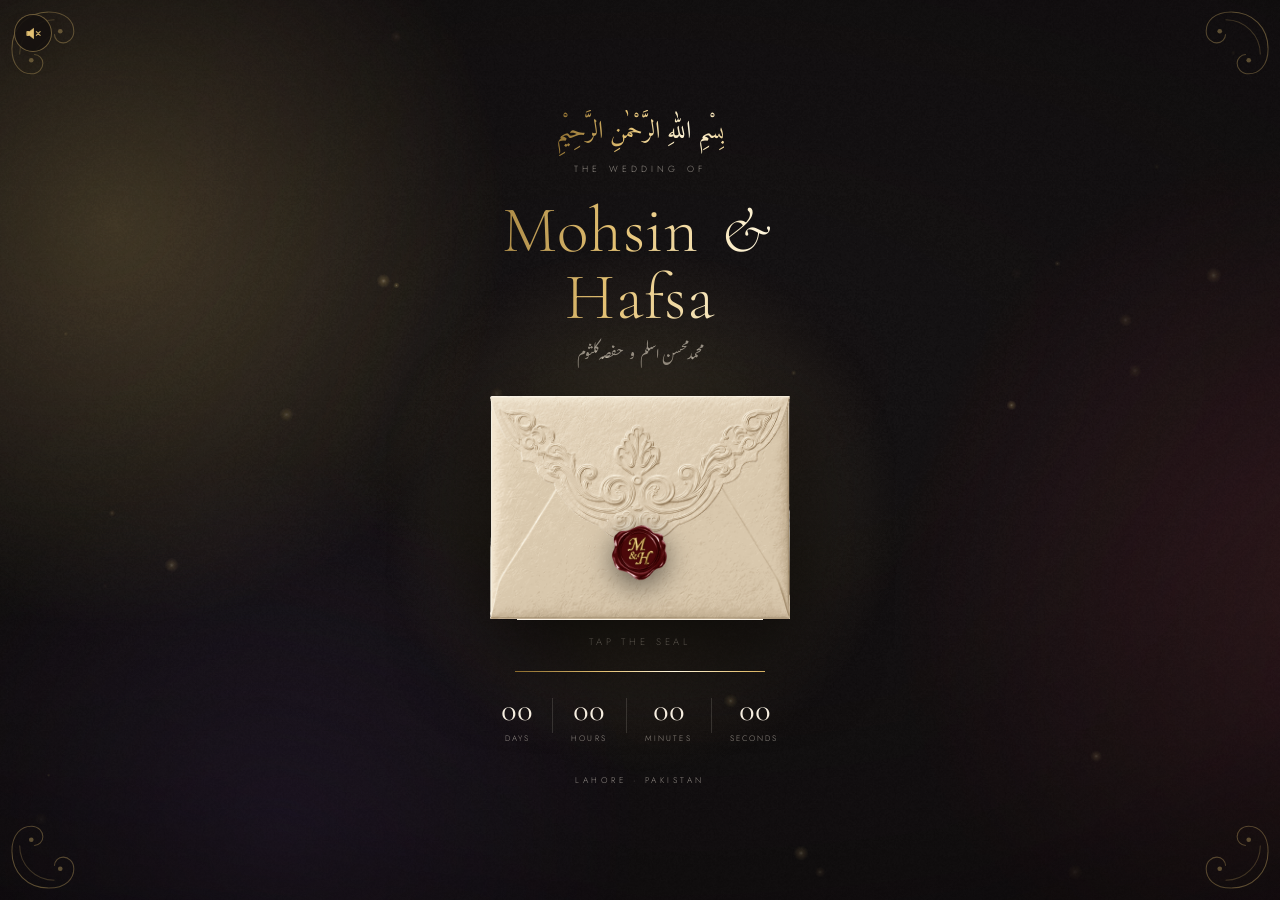
==== commit d2e621d9: "Add files via upload" ====
--- a/baraat-bnc8.html
+++ b/baraat-bnc8.html
@@ -1,7 +1,8 @@
 <!DOCTYPE html>
-<html lang="en">
+<html lang="en" translate="no">
 <head>
 <meta charset="UTF-8" />
+<meta name="google" content="notranslate" />
 <meta name="viewport" content="width=device-width, initial-scale=1, viewport-fit=cover" />
 <title>Mohsin &amp; Hafsa — Wedding Invitation</title>
 <meta name="theme-color" content="#0A0708" />
@@ -29,7 +30,7 @@
 <link href="https://fonts.googleapis.com/css2?family=Amiri&family=Cormorant+Garamond:ital,wght@0,300;0,400;0,500;1,300;1,400&family=Jost:wght@200;300;400&family=Gulzar&display=swap" rel="stylesheet" />
 <link rel="stylesheet" href="invite.css" />
 </head>
-<body class="is-loading" data-page="open">
+<body class="is-loading notranslate" data-page="open">
 
 <div id="loader">
   <div class="ld">
